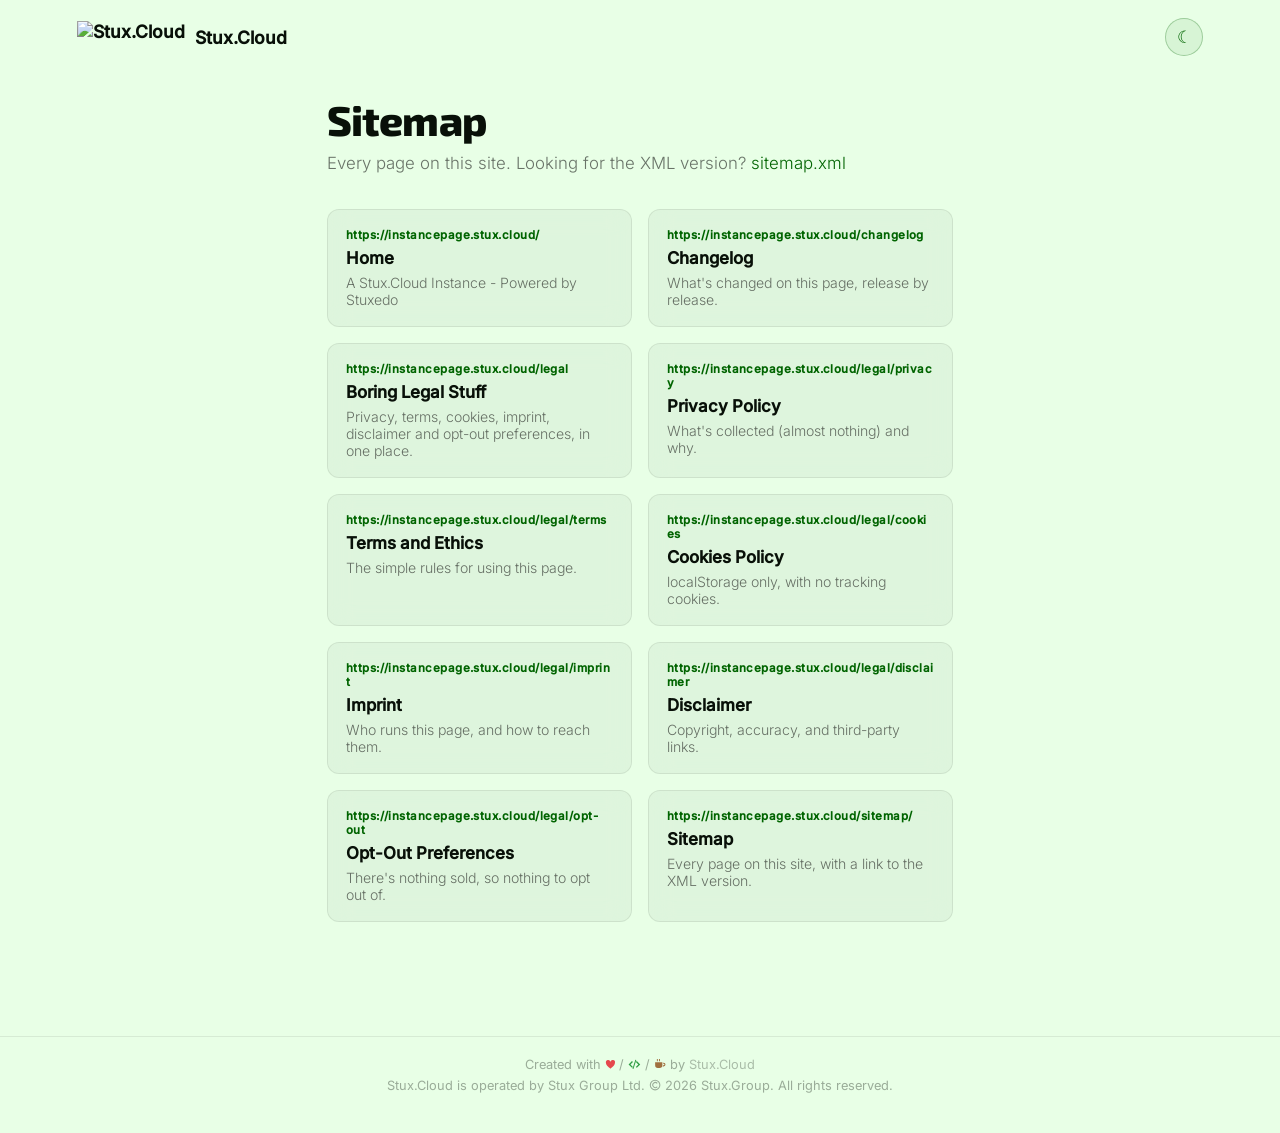
==== sitemap/index.html @ 519e759a "Release v1.3.1 See CHANGELOG.md for details." ====
<!DOCTYPE html>
<html lang="en">

<head>
    <meta charset="UTF-8">
    <meta name="viewport" content="width=device-width, initial-scale=1.0">
    <link rel="icon" type="image/png" href="https://global.media.stux.cloud/icon.png">
    <meta name="description" content="Every page on this site, with a link to the XML sitemap.">
    <title>Sitemap — Stux.Cloud</title>
    <link rel="stylesheet" href="../assets/fonts/fonts.css">
    <style>
        *, *::before, *::after { box-sizing: border-box; margin: 0; padding: 0; }

        :root {
            --bg: #051e03; --bg-card: rgba(255, 255, 255, 0.04); --border: rgba(255, 255, 255, 0.07);
            --text-1: #eef2ee; --text-2: rgba(238, 242, 238, 0.55); --text-3: rgba(238, 242, 238, 0.35);
            --accent: #00ac00; --accent-bg: rgba(0, 172, 0, 0.12); --accent-bg-hover: rgba(0, 172, 0, 0.18);
            --accent-border: rgba(0, 172, 0, 0.3); --accent-border-strong: rgba(0, 172, 0, 0.35); --accent-border-hover: rgba(0, 172, 0, 0.55);
            --accent-hover: rgba(0, 172, 0, 0.22); --accent-gradient: linear-gradient(90deg, #006400, #00ac00);
        }
        @media (prefers-color-scheme: light) {
            :root {
                --bg: #e8ffe6; --bg-card: rgba(0, 0, 0, 0.04); --border: rgba(0, 0, 0, 0.08);
                --text-1: #081008; --text-2: rgba(0, 0, 0, 0.55); --text-3: rgba(8, 16, 8, 0.35);
                --accent: #006400; --accent-bg: rgba(0, 100, 0, 0.07); --accent-bg-hover: rgba(0, 100, 0, 0.11);
                --accent-border: rgba(0, 100, 0, 0.22); --accent-border-strong: rgba(0, 100, 0, 0.28); --accent-border-hover: rgba(0, 100, 0, 0.45);
                --accent-hover: rgba(0, 100, 0, 0.13); --accent-gradient: linear-gradient(90deg, #006400, #00ac00);
            }
        }
        :root.theme-light {
            --bg: #e8ffe6; --bg-card: rgba(0, 0, 0, 0.04); --border: rgba(0, 0, 0, 0.08);
            --text-1: #081008; --text-2: rgba(0, 0, 0, 0.55); --text-3: rgba(8, 16, 8, 0.35);
            --accent: #006400; --accent-bg: rgba(0, 100, 0, 0.07); --accent-bg-hover: rgba(0, 100, 0, 0.11);
            --accent-border: rgba(0, 100, 0, 0.22); --accent-border-strong: rgba(0, 100, 0, 0.28); --accent-border-hover: rgba(0, 100, 0, 0.45);
            --accent-hover: rgba(0, 100, 0, 0.13); --accent-gradient: linear-gradient(90deg, #006400, #00ac00);
        }
        :root.theme-dark {
            --bg: #051e03; --bg-card: rgba(255, 255, 255, 0.04); --border: rgba(255, 255, 255, 0.07);
            --text-1: #eef2ee; --text-2: rgba(238, 242, 238, 0.55); --text-3: rgba(238, 242, 238, 0.35);
            --accent: #00ac00; --accent-bg: rgba(0, 172, 0, 0.12); --accent-bg-hover: rgba(0, 172, 0, 0.18);
            --accent-border: rgba(0, 172, 0, 0.3); --accent-border-strong: rgba(0, 172, 0, 0.35); --accent-border-hover: rgba(0, 172, 0, 0.55);
            --accent-hover: rgba(0, 172, 0, 0.22); --accent-gradient: linear-gradient(90deg, #006400, #00ac00);
        }

        html, body { background: var(--bg); color: var(--text-1); font-family: 'Inter', sans-serif; min-height: 100%; transition: background 0.3s, color 0.3s; }

        a, a:visited { color: var(--accent) !important; text-decoration: none !important; }
        a:hover, a:focus { opacity: 0.8; }

        .site-header { display: flex; align-items: center; justify-content: space-between; padding: 18px 6%; }
        .brand { display: flex; align-items: center; gap: 10px; font-weight: 700; font-size: 1.1rem; color: var(--text-1) !important; }
        .brand img { height: 32px; width: auto; }

        #theme-toggle {
            background: var(--accent-bg); border: 1px solid var(--accent-border-strong); border-radius: 50%;
            width: 38px; height: 38px; font-size: 17px; line-height: 38px; text-align: center; cursor: pointer;
            padding: 0; color: var(--accent); transition: background 0.2s, border-color 0.2s;
        }
        #theme-toggle:hover { background: var(--accent-hover); border-color: var(--accent-border-hover); }

        main { max-width: 780px; margin: 0 auto; padding: 10px 6% 60px; }

        h1 { font-family: 'Stuxedo Tale', 'Exo 2', sans-serif; font-weight: 800; font-size: clamp(1.8rem, 4vw, 2.6rem); letter-spacing: -0.02em; margin: 10px 0 6px; }
        .subtitle { color: var(--text-2); font-size: 1.05rem; margin: 0 0 32px; line-height: 1.6; font-weight: 300; }

        .legal-grid { display: grid; grid-template-columns: repeat(auto-fit, minmax(220px, 1fr)); gap: 16px; margin: 10px 0 34px; }
        .legal-card {
            display: block; padding: 18px; border: 1px solid var(--border); border-radius: 12px;
            background: var(--bg-card); backdrop-filter: blur(12px); -webkit-backdrop-filter: blur(12px);
            transition: border-color 0.2s, transform 0.2s;
        }
        .legal-card:hover { border-color: var(--accent); transform: translateY(-2px); opacity: 1 !important; }
        .legal-card h3 { margin: 0 0 6px; color: var(--text-1) !important; font-size: 1.05rem; font-weight: 600; }
        .legal-card p { margin: 0; color: var(--text-2); font-size: 0.88rem; font-weight: 300; }

        .section-note { font-size: 0.9rem; color: var(--text-2); line-height: 1.7; font-weight: 300; }

        footer { text-align: center; padding: 20px 6% 40px; font-size: 0.8rem; color: var(--text-3); border-top: 1px solid var(--border); margin-top: 20px; }
        footer a, footer a:visited { color: var(--text-3) !important; font-weight: 400; opacity: 0.8; }
        footer a:hover { opacity: 1; }
        .legal-card .url { display: block; margin: 0 0 6px; font-size: 0.72rem; font-weight: 700; letter-spacing: 0.04em; color: var(--accent); overflow-wrap: anywhere; }
    </style>
    <link rel="stylesheet" href="/assets/site-banner.css">
    <link rel="stylesheet" href="/assets/site-brand.css">
</head>
<body>
<!-- Generated by scripts/build-sitemap.py; edit the PAGES list there, then re-run it. -->

<header class="site-header">
    <a class="brand" href="../"><img src="https://global.media.stux.cloud/icon.png" alt="Stux.Cloud">
        <span>Stux.Cloud</span></a>
    <button type="button" id="theme-toggle" title="Toggle light/dark mode" aria-label="Toggle light/dark mode">&#9788;</button>
</header>

<main>
    <h1>Sitemap</h1>
    <p class="subtitle">Every page on this site. Looking for the XML version? <a href="../sitemap.xml">sitemap.xml</a></p>

    <div class="legal-grid">
        <a href="../" class="legal-card">
            <span class="url">https://instancepage.stux.cloud/</span>
            <h3>Home</h3>
            <p>A Stux.Cloud Instance - Powered by Stuxedo</p>
        </a>
        <a href="../changelog" class="legal-card">
            <span class="url">https://instancepage.stux.cloud/changelog</span>
            <h3>Changelog</h3>
            <p>What&#x27;s changed on this page, release by release.</p>
        </a>
        <a href="../legal" class="legal-card">
            <span class="url">https://instancepage.stux.cloud/legal</span>
            <h3>Boring Legal Stuff</h3>
            <p>Privacy, terms, cookies, imprint, disclaimer and opt-out preferences, in one place.</p>
        </a>
        <a href="../legal/privacy" class="legal-card">
            <span class="url">https://instancepage.stux.cloud/legal/privacy</span>
            <h3>Privacy Policy</h3>
            <p>What&#x27;s collected (almost nothing) and why.</p>
        </a>
        <a href="../legal/terms" class="legal-card">
            <span class="url">https://instancepage.stux.cloud/legal/terms</span>
            <h3>Terms and Ethics</h3>
            <p>The simple rules for using this page.</p>
        </a>
        <a href="../legal/cookies" class="legal-card">
            <span class="url">https://instancepage.stux.cloud/legal/cookies</span>
            <h3>Cookies Policy</h3>
            <p>localStorage only, with no tracking cookies.</p>
        </a>
        <a href="../legal/imprint" class="legal-card">
            <span class="url">https://instancepage.stux.cloud/legal/imprint</span>
            <h3>Imprint</h3>
            <p>Who runs this page, and how to reach them.</p>
        </a>
        <a href="../legal/disclaimer" class="legal-card">
            <span class="url">https://instancepage.stux.cloud/legal/disclaimer</span>
            <h3>Disclaimer</h3>
            <p>Copyright, accuracy, and third-party links.</p>
        </a>
        <a href="../legal/opt-out" class="legal-card">
            <span class="url">https://instancepage.stux.cloud/legal/opt-out</span>
            <h3>Opt-Out Preferences</h3>
            <p>There&#x27;s nothing sold, so nothing to opt out of.</p>
        </a>
        <a href="../sitemap/" class="legal-card">
            <span class="url">https://instancepage.stux.cloud/sitemap/</span>
            <h3>Sitemap</h3>
            <p>Every page on this site, with a link to the XML version.</p>
        </a>
    </div>
</main>

<footer>
    <p class="created-with">Created with <svg class="cw-love" viewBox="0 0 16 16" aria-hidden="true" focusable="false"><title>Love</title><path d="M8 14.3S1.4 10.2 1.4 5.7A3.4 3.4 0 0 1 8 4a3.4 3.4 0 0 1 6.6 1.7c0 4.5-6.6 8.6-6.6 8.6z"/></svg> / <svg class="cw-code" viewBox="0 0 16 16" aria-hidden="true" focusable="false"><title>Code</title><path d="M5 3.7 6.2 4.9 3.1 8l3.1 3.1L5 12.3.7 8zM11 3.7 15.3 8 11 12.3l-1.2-1.2L12.9 8 9.8 4.9zM9.2 2.2l1.2.4-3.6 11.2-1.2-.4z"/></svg> / <svg class="cw-coffee" viewBox="0 0 16 16" aria-hidden="true" focusable="false"><title>Coffee</title><path d="M1.5 5.5h9.5v4a3.5 3.5 0 0 1-3.5 3.5h-2.5A3.5 3.5 0 0 1 1.5 9.5zM12 6.3h.7a2.4 2.4 0 0 1 0 4.8h-1.3c.3-.4.5-.9.6-1.4h.7a1 1 0 0 0 0-2H12zM3.8 1.4H5v2.8H3.8zM6.6 1.4h1.2v2.8H6.6z"/></svg><span class="cw-sr"> love, code and coffee</span> by <a href="https://stux.cloud" target="_blank" rel="noopener">Stux.Cloud</a></p>
    <p>Stux.Cloud is operated by Stux Group Ltd. <svg class="cw-copy" viewBox="0 0 16 16" aria-hidden="true" focusable="false"><title>Copyright</title><path fill-rule="evenodd" d="M8 1a7 7 0 1 1 0 14A7 7 0 0 1 8 1zm0 1.4a5.6 5.6 0 1 0 0 11.2A5.6 5.6 0 0 0 8 2.4zM10.3 6.2A2.7 2.7 0 1 0 10.3 9.8l1.1.8A4 4 0 1 1 11.4 5.4z"/></svg><span class="cw-sr"><svg class="cw-copy" viewBox="0 0 16 16" aria-hidden="true" focusable="false"><title>Copyright</title><path fill-rule="evenodd" d="M8 1a7 7 0 1 1 0 14A7 7 0 0 1 8 1zm0 1.4a5.6 5.6 0 1 0 0 11.2A5.6 5.6 0 0 0 8 2.4zM10.3 6.2A2.7 2.7 0 1 0 10.3 9.8l1.1.8A4 4 0 1 1 11.4 5.4z"/></svg><span class="cw-sr">&copy;</span></span> 2026 Stux.Group. All rights reserved.</p>
</footer>

<script>
    (function () {
        var root = document.documentElement;
        var btn = document.getElementById('theme-toggle');
        var prefersDark = window.matchMedia('(prefers-color-scheme: dark)').matches;
        var stored = localStorage.getItem('stuxedo-theme');
        var isDark = stored ? stored === 'dark' : prefersDark;

        function apply(dark) {
            root.classList.toggle('theme-dark', dark);
            root.classList.toggle('theme-light', !dark);
            btn.textContent = dark ? '☀' : '☾';
            btn.title = dark ? 'Switch to light mode' : 'Switch to dark mode';
        }

        apply(isDark);

        btn.addEventListener('click', function () {
            isDark = !isDark;
            localStorage.setItem('stuxedo-theme', isDark ? 'dark' : 'light');
            apply(isDark);
        });
    })();
</script>
    <script src="/assets/dev-mode.js"></script>
    <script src="/assets/site-banners.js"></script>
    <script src="/assets/site-banner.js"></script>
</body>
</html>
---- assets/fonts/fonts.css ----
@font-face { font-family: 'Barlow'; font-style: normal; font-weight: 300; font-display: swap; src: url('barlow-300.woff2') format('woff2'); }
@font-face { font-family: 'Barlow'; font-style: normal; font-weight: 400; font-display: swap; src: url('barlow-400.woff2') format('woff2'); }
@font-face { font-family: 'Barlow'; font-style: normal; font-weight: 500; font-display: swap; src: url('barlow-500.woff2') format('woff2'); }
@font-face { font-family: 'Barlow'; font-style: normal; font-weight: 600; font-display: swap; src: url('barlow-600.woff2') format('woff2'); }
@font-face { font-family: 'Barlow'; font-style: italic; font-weight: 300; font-display: swap; src: url('barlow-300italic.woff2') format('woff2'); }
@font-face { font-family: 'Barlow'; font-style: italic; font-weight: 400; font-display: swap; src: url('barlow-400italic.woff2') format('woff2'); }

@font-face { font-family: 'Exo 2'; font-style: normal; font-weight: 400; font-display: swap; src: url('exo2-400.woff2') format('woff2'); }
@font-face { font-family: 'Exo 2'; font-style: normal; font-weight: 500; font-display: swap; src: url('exo2-400.woff2') format('woff2'); }
@font-face { font-family: 'Exo 2'; font-style: normal; font-weight: 600; font-display: swap; src: url('exo2-400.woff2') format('woff2'); }
@font-face { font-family: 'Exo 2'; font-style: normal; font-weight: 700; font-display: swap; src: url('exo2-400.woff2') format('woff2'); }
@font-face { font-family: 'Exo 2'; font-style: normal; font-weight: 800; font-display: swap; src: url('exo2-400.woff2') format('woff2'); }
@font-face { font-family: 'Exo 2'; font-style: italic; font-weight: 400; font-display: swap; src: url('exo2-400italic.woff2') format('woff2'); }

@font-face { font-family: 'Inter'; font-style: normal; font-weight: 300; font-display: swap; src: url('inter-var.woff2') format('woff2'); }
@font-face { font-family: 'Inter'; font-style: normal; font-weight: 400; font-display: swap; src: url('inter-var.woff2') format('woff2'); }
@font-face { font-family: 'Inter'; font-style: normal; font-weight: 500; font-display: swap; src: url('inter-var.woff2') format('woff2'); }
---- assets/site-banner.css ----
/*
 * Site banner - one component, four variants (site, soon, dev, maintenance)
 *
 * Self-contained: copy this file (and site-banner.js) into any project. Muted and
 * readable, and it never covers or cuts off the page.
 *
 * Markup (stack order when several apply: maintenance, soon, dev, site):
 *
 *   <html class="has-site-banner">            (only while a banner is shown)
 *   <body>
 *     <div class="site-banners" data-site-banners>
 *       <div class="site-banner site-banner--dev" role="note">
 *         <span class="site-banner-label">Dev mode</span>
 *         <span class="site-banner-text">Local preview. Run <code>dev-server.sh --no-dev-mode</code>…</span>
 *       </div>
 *     </div>
 *     …the page…
 *
 * Position: sticky at the top of the document by default. If the page scrolls something
 * other than the document (e.g. html{overflow:hidden} + body{overflow:auto}), add
 * .site-banners--fixed to the wrapper and .site-banner-fixed to <html>: the banners are
 * fixed to the top and <body> is padded by their height instead.
 *
 * --banner-h on :root is the banners' height (0px without a banner). site-banner.js keeps
 * it exact with a ResizeObserver, including when the text wraps on phones; the value
 * below is a one-line estimate for no-JS. Offset anything fixed or sticky at the top by
 * it: top: calc(<gap> + var(--banner-h, 0px)), and full-height layouts by
 * min-height: calc(100dvh - var(--banner-h, 0px)). Fixed background layers don't need it.
 *
 * Theme hooks - map these to the project's own tokens (defaults in brackets):
 *   --banner-page-bg   the page background        [var(--bg), #0d1117]
 *   --banner-text      the normal body text       [var(--text), #e6edf3]
 *   --banner-site      the site's own accent      [var(--brand), #3ba7ff] (dark theme)
 *   --banner-site-light  its light-theme accent   [#0a5fb4]
 *   --banner-site-glyph  the site notice's pattern tile, a 48px SVG data URI used as a
 *                      mask (e.g. the project's icon as a silhouette) [a small sparkle]
 * Light theme is picked up from :root.theme-light, :root[data-theme="light"], or the
 * system preference unless :root.theme-dark / [data-theme="dark"] overrides it.
 */

:root {
    --banner-h: 0px;
}

:root.has-site-banner {
    --banner-h: 38px;
    scroll-padding-top: var(--banner-h);
}

.site-banners {
    position: sticky;
    top: 0;
    z-index: 900; /* above page content, below modals (1000+) */
}

.site-banners--fixed {
    position: fixed;
    left: 0;
    right: 0;
}

/* Fixed mode: <html class="has-site-banner site-banner-fixed"> pads <body> instead. */
:root.has-site-banner.site-banner-fixed body {
    padding-top: var(--banner-h);
    scroll-padding-top: var(--banner-h);
}

.site-banner {
    /* Dark-theme accents (the default) */
    --banner-accent: var(--banner-site, var(--brand, #3ba7ff));
    --banner-ink: var(--banner-accent);
    position: relative;
    display: flex;
    flex-wrap: wrap;
    align-items: center;
    justify-content: center;
    gap: 6px 10px;
    padding: 8px 16px;
    /* The page background tinted with the accent; the fallback is the plain page background. */
    --banner-tint: color-mix(in srgb, var(--banner-accent) 12%, var(--banner-page-bg, var(--bg, #0d1117)));
    background: var(--banner-page-bg, var(--bg, #0d1117));
    background: var(--banner-tint);
    border-bottom: 1px solid var(--banner-accent);
    border-bottom-color: color-mix(in srgb, var(--banner-accent) 35%, transparent);
    color: var(--banner-text, var(--text, #e6edf3));
    font: 500 13.5px/1.4 system-ui, -apple-system, "Segoe UI", Roboto, sans-serif;
    text-align: center;
}

/* ── Icon pattern ──
 * Each variant tiles a small glyph across the banner in its accent at low opacity. The glyph
 * is a mask over an accent-coloured layer, so one SVG works in both themes. Pure decoration.
 * Override --banner-glyph (or --banner-site-glyph for the site variant) with your own
 * 48px tile to use another glyph. */
.site-banner {
    --banner-glyph: var(--banner-site-glyph, url("data:image/svg+xml,%3Csvg xmlns='http://www.w3.org/2000/svg' width='48' height='48' viewBox='0 0 48 48'%3E%3Cg transform='translate%285 5%29 scale%281.25%29 rotate%28-10 6 6%29'%3E%3Cpath d='M6 0.2a1.6 1.6 0 1 1 0 3.2A1.6 1.6 0 1 1 6 0.2zM3.9 4.6h3.3v5.3h1.1v1.9H3.7V9.9h1.2V6.5h-1z'/%3E%3C/g%3E%3Cg transform='translate%2829 29%29 scale%281.25%29 rotate%2810 6 6%29'%3E%3Cpath d='M6 0.2a1.6 1.6 0 1 1 0 3.2A1.6 1.6 0 1 1 6 0.2zM3.9 4.6h3.3v5.3h1.1v1.9H3.7V9.9h1.2V6.5h-1z'/%3E%3C/g%3E%3C/svg%3E"));
}
.site-banner--dev         { --banner-glyph: url("data:image/svg+xml,%3Csvg xmlns='http://www.w3.org/2000/svg' width='48' height='48' viewBox='0 0 48 48'%3E%3Cg transform='translate%285 5%29 scale%281.25%29 rotate%28-10 6 6%29'%3E%3Cpath d='M3.7 2.3 4.9 3.5 2.4 6l2.5 2.5-1.2 1.2L0 6zM8.3 2.3 12 6 8.3 9.7 7.1 8.5 9.6 6 7.1 3.5zM6.7 1.6l1.1.4-2.5 8.4-1.1-.4z'/%3E%3C/g%3E%3Cg transform='translate%2829 29%29 scale%281.25%29 rotate%2810 6 6%29'%3E%3Cpath d='M3.7 2.3 4.9 3.5 2.4 6l2.5 2.5-1.2 1.2L0 6zM8.3 2.3 12 6 8.3 9.7 7.1 8.5 9.6 6 7.1 3.5zM6.7 1.6l1.1.4-2.5 8.4-1.1-.4z'/%3E%3C/g%3E%3C/svg%3E"); }
.site-banner--soon        { --banner-glyph: url("data:image/svg+xml,%3Csvg xmlns='http://www.w3.org/2000/svg' width='48' height='48' viewBox='0 0 48 48'%3E%3Cg transform='translate%285 5%29 scale%281.25%29 rotate%2835 6 6%29'%3E%3Cpath fill-rule='evenodd' d='M6 0c2.9 1.9 3.6 5.2 2.6 8.3H3.4C2.4 5.2 3.1 1.9 6 0zM6 2.9a1.25 1.25 0 1 0 0 2.5A1.25 1.25 0 1 0 6 2.9z'/%3E%3Cpath d='M3.2 5.4 1 9.6h2.9zM8.8 5.4 11 9.6H8.1zM4.5 9h3L6 12z'/%3E%3C/g%3E%3Cg transform='translate%2829 29%29 scale%281.25%29 rotate%2855 6 6%29'%3E%3Cpath fill-rule='evenodd' d='M6 0c2.9 1.9 3.6 5.2 2.6 8.3H3.4C2.4 5.2 3.1 1.9 6 0zM6 2.9a1.25 1.25 0 1 0 0 2.5A1.25 1.25 0 1 0 6 2.9z'/%3E%3Cpath d='M3.2 5.4 1 9.6h2.9zM8.8 5.4 11 9.6H8.1zM4.5 9h3L6 12z'/%3E%3C/g%3E%3C/svg%3E"); }
.site-banner--maintenance { --banner-glyph: url("data:image/svg+xml,%3Csvg xmlns='http://www.w3.org/2000/svg' width='48' height='48' viewBox='0 0 48 48'%3E%3Cg transform='translate%285 5%29 scale%281.25%29 rotate%28-10 6 6%29'%3E%3Cg transform='rotate%2845 6 6%29'%3E%3Cpath fill-rule='evenodd' d='M6 0a2.9 2.9 0 1 1 0 5.8A2.9 2.9 0 1 1 6 0zM5.05 -0.5h1.9v2.9h-1.9z'/%3E%3Crect x='4.9' y='4.6' width='2.2' height='7.4' rx='1.1'/%3E%3C/g%3E%3C/g%3E%3Cg transform='translate%2829 29%29 scale%281.25%29 rotate%2810 6 6%29'%3E%3Cg transform='rotate%2845 6 6%29'%3E%3Cpath fill-rule='evenodd' d='M6 0a2.9 2.9 0 1 1 0 5.8A2.9 2.9 0 1 1 6 0zM5.05 -0.5h1.9v2.9h-1.9z'/%3E%3Crect x='4.9' y='4.6' width='2.2' height='7.4' rx='1.1'/%3E%3C/g%3E%3C/g%3E%3C/svg%3E"); }

.site-banner::before {
    content: "";
    position: absolute;
    inset: 0;
    z-index: 0;
    background: var(--banner-accent);
    opacity: 0.12;
    /* The glyph grid, faded out behind the centred text so the words sit on the plain tint. */
    -webkit-mask: var(--banner-glyph) 0 50% / 48px 48px repeat,
        radial-gradient(ellipse 34% 140% at 50% 50%, transparent 45%, #000 100%);
    -webkit-mask-composite: source-in;
    mask: var(--banner-glyph) 0 50% / 48px 48px repeat,
        radial-gradient(ellipse 34% 140% at 50% 50%, transparent 45%, #000 100%);
    mask-composite: intersect;
    pointer-events: none;
}

.site-banner > * {
    position: relative;
    z-index: 1;
}

.site-banner--soon        { --banner-accent: #b98cff; }
.site-banner--dev         { --banner-accent: #d29922; }
.site-banner--maintenance { --banner-accent: #f0883e; }

/* Light theme: darker accents, and chip text darker still so it keeps >= 4.5:1. */
:root.theme-light .site-banner,
:root[data-theme="light"] .site-banner {
    --banner-accent: var(--banner-site-light, #0a5fb4);
    --banner-ink: color-mix(in srgb, var(--banner-accent) 75%, #000);
}
:root.theme-light .site-banner--soon,
:root[data-theme="light"] .site-banner--soon        { --banner-accent: #7b3fc4; }
:root.theme-light .site-banner--dev,
:root[data-theme="light"] .site-banner--dev         { --banner-accent: #8a5a00; }
:root.theme-light .site-banner--maintenance,
:root[data-theme="light"] .site-banner--maintenance { --banner-accent: #b3470f; }

@media (prefers-color-scheme: light) {
    :root:not(.theme-dark):not([data-theme="dark"]) .site-banner {
        --banner-accent: var(--banner-site-light, #0a5fb4);
        --banner-ink: color-mix(in srgb, var(--banner-accent) 75%, #000);
    }
    :root:not(.theme-dark):not([data-theme="dark"]) .site-banner--soon        { --banner-accent: #7b3fc4; }
    :root:not(.theme-dark):not([data-theme="dark"]) .site-banner--dev         { --banner-accent: #8a5a00; }
    :root:not(.theme-dark):not([data-theme="dark"]) .site-banner--maintenance { --banner-accent: #b3470f; }
}

.site-banner-label {
    flex: none;
    font-size: 11px;
    font-weight: 700;
    line-height: 1;
    letter-spacing: 0.06em;
    text-transform: uppercase;
    color: var(--banner-ink);
    /* Opaque (over the banner tint), so the icon pattern never shows through the chip. */
    background: color-mix(in srgb, var(--banner-accent) 18%, var(--banner-tint));
    border: 1px solid var(--banner-accent);
    border-radius: 4px;
    padding: 4px 6px;
}

.site-banner-text {
    min-width: 0;
}

.site-banner code {
    font: 12px/1.3 ui-monospace, SFMono-Regular, Menlo, Consolas, monospace;
    background: color-mix(in srgb, var(--banner-accent) 10%, transparent);
    border-radius: 4px;
    padding: 1px 5px;
    overflow-wrap: anywhere;
}

.site-banner a {
    color: inherit;
    text-decoration: underline;
    text-underline-offset: 2px;
}

.site-banner a::after {
    display: none; /* opt out of any animated link underline the site adds */
}

@media (prefers-reduced-motion: reduce) {
    .site-banner,
    .site-banner * {
        transition: none;
        animation: none;
    }
}
---- assets/site-brand.css ----
/*
 * Stux.Cloud Instancepage: maps assets/site-banner.css onto this site's colours, and styles the footer's
 * brand line ("logo | service") and "Created with love / code / coffee" line. The logos,
 * badges and service text stay muted until hovered or focused.
 */
.site-banners {
    --banner-page-bg: var(--bg);
    --banner-text: var(--text-1);
    --banner-site: #4cd94c;
    --banner-site-light: #0b6b0b;
}

/* Fixed mode pads <body> by the banner's height; keep that inside full-height layouts. */
:root.has-site-banner.site-banner-fixed body {
    box-sizing: border-box;
}

:root.has-site-banner #theme-toggle {
    top: calc(14px + var(--banner-h, 0px));
}

/* The page fills the window; with a banner it fills what's left below it. */
:root.has-site-banner:not(.site-banner-fixed) body {
    min-height: calc(100vh - var(--banner-h, 0px));
}

/* "Created with …" under the "Changelog · Boring Legal Stuff" line, in the same muted style. */
.created-with.stx-created {
    font-size: 0.8rem;
    color: var(--text-3);
    margin: 0.35rem 0 0;
}

.brand-strip {
    display: flex;
    flex-wrap: wrap;
    align-items: center;
    justify-content: center;
    gap: 6px 10px;
    margin: 0 0 6px;
}

.brand-strip a {
    text-decoration: none;
}

.brand-strip-mark {
    display: block;
    height: 28px;
    width: auto;
}

/* Logos and badges: grey and dimmed until their link is hovered or focused. Every state uses the
   same filter functions so the change animates smoothly; going to `filter: none` makes the browser
   drop the image's layer at the end of the transition, which shows as a glitchy snap. */
.brand-strip-mark,
.brand-muted-mark {
    filter: grayscale(1) brightness(1);
    opacity: 0.7;
    transition: filter 0.2s ease, opacity 0.2s ease;
    will-change: filter, opacity;
    backface-visibility: hidden;
    transform: translateZ(0);
}

.brand-muted-mark.poweredby-badge,
img.brand-muted-mark {
    height: 28px;
    width: auto;
}

:root.theme-light .brand-strip-mark,
:root.theme-light .brand-muted-mark,
:root[data-theme="light"] .brand-strip-mark,
:root[data-theme="light"] .brand-muted-mark {
    filter: grayscale(1) brightness(0.6);
}

@media (prefers-color-scheme: light) {
    :root:not(.theme-dark):not([data-theme="dark"]) .brand-strip-mark,
    :root:not(.theme-dark):not([data-theme="dark"]) .brand-muted-mark {
        filter: grayscale(1) brightness(0.6);
    }
}

:root a:hover > .brand-strip-mark,
:root a:focus-visible > .brand-strip-mark,
:root a:hover > .brand-muted-mark,
:root a:focus-visible > .brand-muted-mark {
    filter: grayscale(0) brightness(1);
    opacity: 1;
}

.brand-strip-text {
    color: inherit;
    transition: color 0.2s;
}

.brand-strip-text:hover,
.brand-strip-text:focus-visible {
    color: var(--text-1);
}

.brand-strip-sep {
    opacity: 0.5;
}

.created-with {
    margin: 0 0 6px;
}

.created-with svg {
    width: 1em;
    height: 1em;
    vertical-align: -0.125em;
    fill: currentColor;
}

svg.cw-copy {
    width: 0.95em;
    height: 0.95em;
    vertical-align: -0.12em;
    fill: currentColor;
}

.created-with .cw-love { color: #e5484d; }
.created-with .cw-code { color: #2f9e44; }
.created-with .cw-coffee { color: #a0703f; }
/* Optical sizing: the solid heart fills its box, so it is scaled down to match the thin code strokes and the mug */
.created-with .cw-love { font-size: 0.85em; }
.created-with .cw-code { font-size: 1em; }
.created-with .cw-coffee { font-size: 0.95em; }

.cw-sr {
    position: absolute;
    width: 1px;
    height: 1px;
    overflow: hidden;
    clip: rect(0 0 0 0);
    white-space: nowrap;
}

@media (prefers-reduced-motion: reduce) {
    .brand-strip-mark,
    .brand-muted-mark,
    .brand-strip-text {
        transition: none;
    }
}
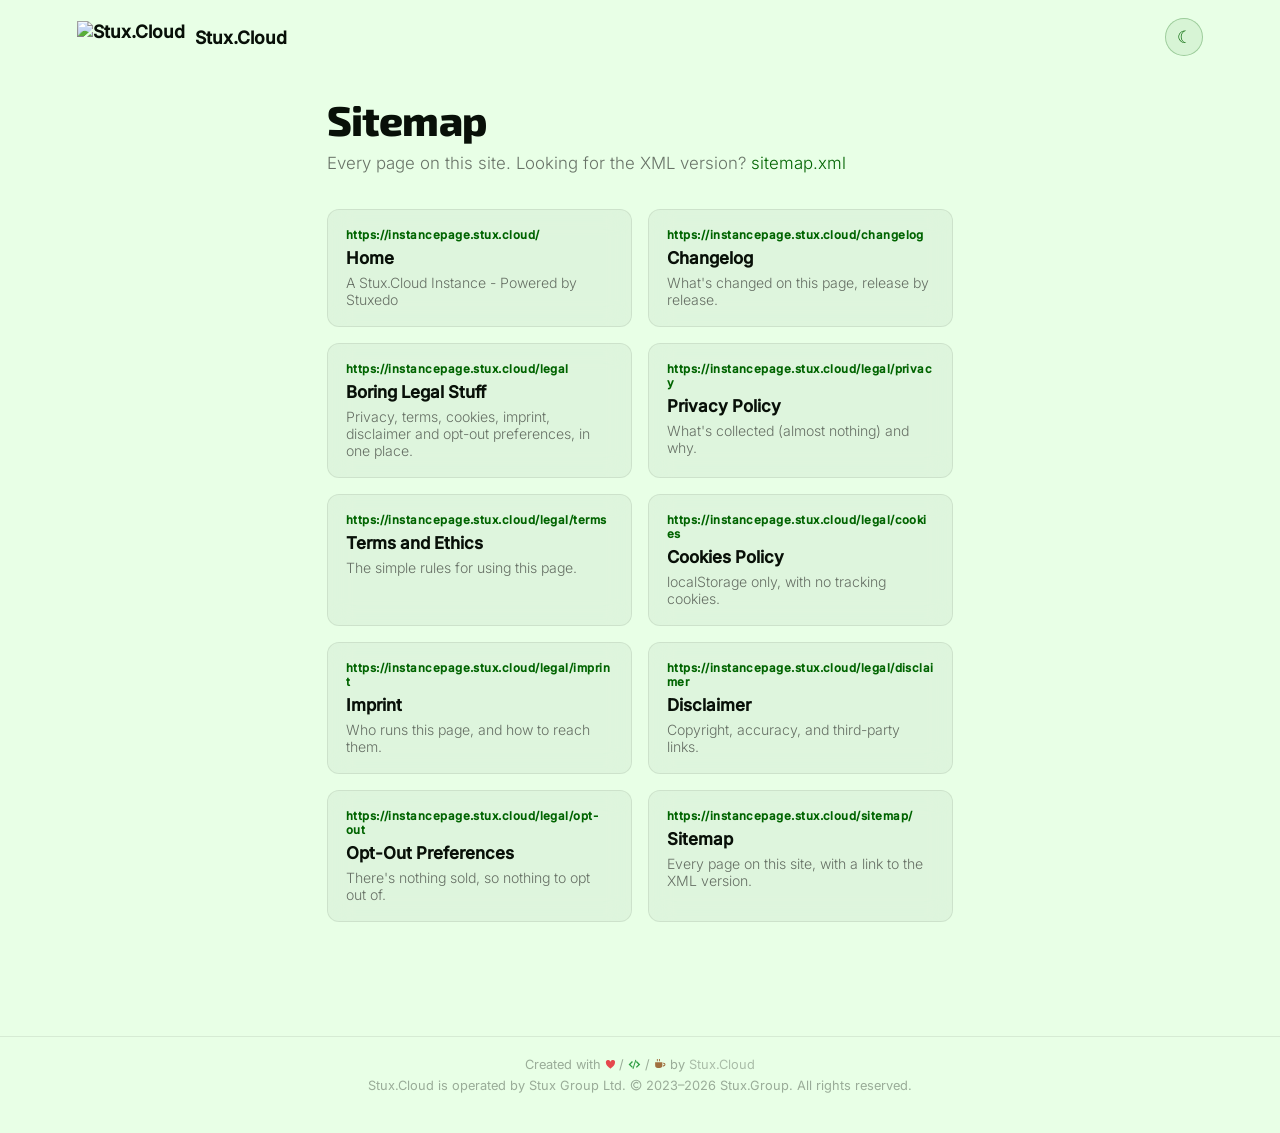
==== commit faa842e2: "Release v1.3.2 See CHANGELOG.md for details." ====
--- a/sitemap/index.html
+++ b/sitemap/index.html
@@ -152,7 +152,7 @@
 
 <footer>
     <p class="created-with">Created with <svg class="cw-love" viewBox="0 0 16 16" aria-hidden="true" focusable="false"><title>Love</title><path d="M8 14.3S1.4 10.2 1.4 5.7A3.4 3.4 0 0 1 8 4a3.4 3.4 0 0 1 6.6 1.7c0 4.5-6.6 8.6-6.6 8.6z"/></svg> / <svg class="cw-code" viewBox="0 0 16 16" aria-hidden="true" focusable="false"><title>Code</title><path d="M5 3.7 6.2 4.9 3.1 8l3.1 3.1L5 12.3.7 8zM11 3.7 15.3 8 11 12.3l-1.2-1.2L12.9 8 9.8 4.9zM9.2 2.2l1.2.4-3.6 11.2-1.2-.4z"/></svg> / <svg class="cw-coffee" viewBox="0 0 16 16" aria-hidden="true" focusable="false"><title>Coffee</title><path d="M1.5 5.5h9.5v4a3.5 3.5 0 0 1-3.5 3.5h-2.5A3.5 3.5 0 0 1 1.5 9.5zM12 6.3h.7a2.4 2.4 0 0 1 0 4.8h-1.3c.3-.4.5-.9.6-1.4h.7a1 1 0 0 0 0-2H12zM3.8 1.4H5v2.8H3.8zM6.6 1.4h1.2v2.8H6.6z"/></svg><span class="cw-sr"> love, code and coffee</span> by <a href="https://stux.cloud" target="_blank" rel="noopener">Stux.Cloud</a></p>
-    <p>Stux.Cloud is operated by Stux Group Ltd. <svg class="cw-copy" viewBox="0 0 16 16" aria-hidden="true" focusable="false"><title>Copyright</title><path fill-rule="evenodd" d="M8 1a7 7 0 1 1 0 14A7 7 0 0 1 8 1zm0 1.4a5.6 5.6 0 1 0 0 11.2A5.6 5.6 0 0 0 8 2.4zM10.3 6.2A2.7 2.7 0 1 0 10.3 9.8l1.1.8A4 4 0 1 1 11.4 5.4z"/></svg><span class="cw-sr"><svg class="cw-copy" viewBox="0 0 16 16" aria-hidden="true" focusable="false"><title>Copyright</title><path fill-rule="evenodd" d="M8 1a7 7 0 1 1 0 14A7 7 0 0 1 8 1zm0 1.4a5.6 5.6 0 1 0 0 11.2A5.6 5.6 0 0 0 8 2.4zM10.3 6.2A2.7 2.7 0 1 0 10.3 9.8l1.1.8A4 4 0 1 1 11.4 5.4z"/></svg><span class="cw-sr">&copy;</span></span> 2026 Stux.Group. All rights reserved.</p>
+    <p>Stux.Cloud is operated by Stux Group Ltd. <svg class="cw-copy" viewBox="0 0 16 16" aria-hidden="true" focusable="false"><title>Copyright</title><path fill-rule="evenodd" d="M8 1a7 7 0 1 1 0 14A7 7 0 0 1 8 1zm0 1.4a5.6 5.6 0 1 0 0 11.2A5.6 5.6 0 0 0 8 2.4zM10.3 6.2A2.7 2.7 0 1 0 10.3 9.8l1.1.8A4 4 0 1 1 11.4 5.4z"/></svg><span class="cw-sr"><svg class="cw-copy" viewBox="0 0 16 16" aria-hidden="true" focusable="false"><title>Copyright</title><path fill-rule="evenodd" d="M8 1a7 7 0 1 1 0 14A7 7 0 0 1 8 1zm0 1.4a5.6 5.6 0 1 0 0 11.2A5.6 5.6 0 0 0 8 2.4zM10.3 6.2A2.7 2.7 0 1 0 10.3 9.8l1.1.8A4 4 0 1 1 11.4 5.4z"/></svg><span class="cw-sr">&copy;</span></span> <span data-copyright-years data-start="2023">2023–2026</span> Stux.Group. All rights reserved.</p>
 </footer>
 
 <script>
@@ -182,5 +182,6 @@
     <script src="/assets/dev-mode.js"></script>
     <script src="/assets/site-banners.js"></script>
     <script src="/assets/site-banner.js"></script>
+<script>(function(){var y=new Date().getFullYear();document.querySelectorAll('[data-copyright-years]').forEach(function(e){var s=parseInt(e.getAttribute('data-start'),10);e.textContent=s>=y?String(y):s+'–'+y;});})();</script>
 </body>
 </html>
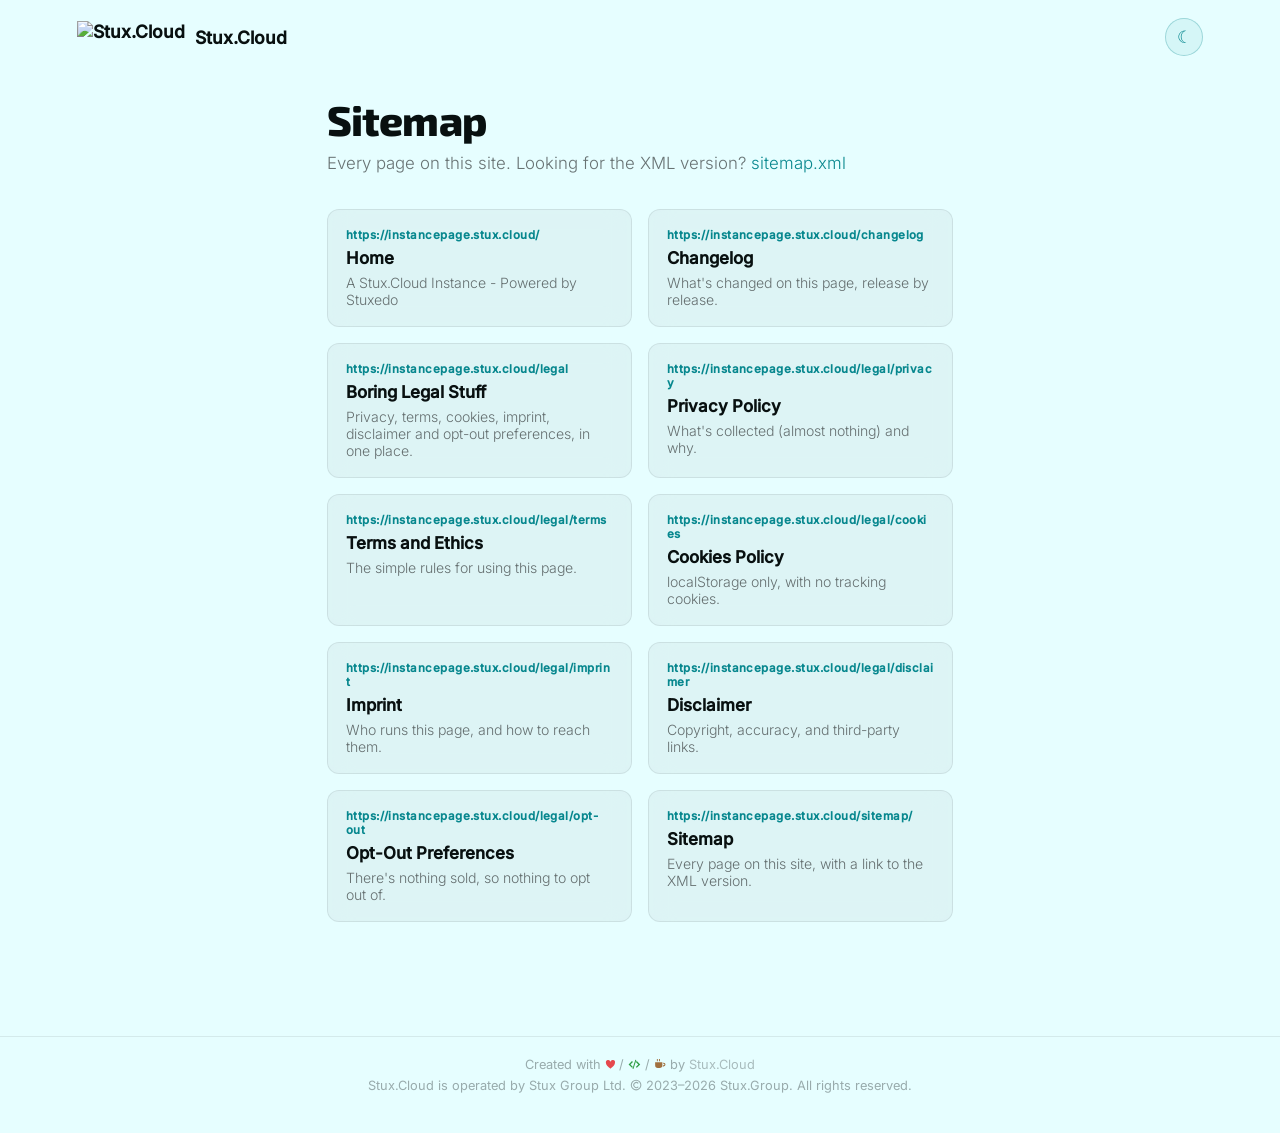
==== commit eba53fb2: "Release v3.0.0 See CHANGELOG.md for details." ====
--- a/sitemap/index.html
+++ b/sitemap/index.html
@@ -12,34 +12,34 @@
         *, *::before, *::after { box-sizing: border-box; margin: 0; padding: 0; }
 
         :root {
-            --bg: #051e03; --bg-card: rgba(255, 255, 255, 0.04); --border: rgba(255, 255, 255, 0.07);
-            --text-1: #eef2ee; --text-2: rgba(238, 242, 238, 0.55); --text-3: rgba(238, 242, 238, 0.35);
-            --accent: #00ac00; --accent-bg: rgba(0, 172, 0, 0.12); --accent-bg-hover: rgba(0, 172, 0, 0.18);
-            --accent-border: rgba(0, 172, 0, 0.3); --accent-border-strong: rgba(0, 172, 0, 0.35); --accent-border-hover: rgba(0, 172, 0, 0.55);
-            --accent-hover: rgba(0, 172, 0, 0.22); --accent-gradient: linear-gradient(90deg, #006400, #00ac00);
+            --bg: #031d1e; --bg-card: rgba(255, 255, 255, 0.04); --border: rgba(255, 255, 255, 0.07);
+            --text-1: #eef2f2; --text-2: rgba(238, 242, 242, 0.55); --text-3: rgba(238, 242, 242, 0.35);
+            --accent: #07878e; --accent-bg: rgba(7, 135, 142, 0.12); --accent-bg-hover: rgba(7, 135, 142, 0.18);
+            --accent-border: rgba(7, 135, 142, 0.3); --accent-border-strong: rgba(7, 135, 142, 0.35); --accent-border-hover: rgba(7, 135, 142, 0.55);
+            --accent-hover: rgba(7, 135, 142, 0.22); --accent-gradient: linear-gradient(90deg, #07878e, #07878e);
         }
         @media (prefers-color-scheme: light) {
             :root {
-                --bg: #e8ffe6; --bg-card: rgba(0, 0, 0, 0.04); --border: rgba(0, 0, 0, 0.08);
-                --text-1: #081008; --text-2: rgba(0, 0, 0, 0.55); --text-3: rgba(8, 16, 8, 0.35);
-                --accent: #006400; --accent-bg: rgba(0, 100, 0, 0.07); --accent-bg-hover: rgba(0, 100, 0, 0.11);
-                --accent-border: rgba(0, 100, 0, 0.22); --accent-border-strong: rgba(0, 100, 0, 0.28); --accent-border-hover: rgba(0, 100, 0, 0.45);
-                --accent-hover: rgba(0, 100, 0, 0.13); --accent-gradient: linear-gradient(90deg, #006400, #00ac00);
+                --bg: #e6feff; --bg-card: rgba(0, 0, 0, 0.04); --border: rgba(0, 0, 0, 0.08);
+                --text-1: #081010; --text-2: rgba(0, 0, 0, 0.55); --text-3: rgba(8, 16, 16, 0.35);
+                --accent: #07878e; --accent-bg: rgba(7, 135, 142, 0.07); --accent-bg-hover: rgba(7, 135, 142, 0.11);
+                --accent-border: rgba(7, 135, 142, 0.22); --accent-border-strong: rgba(7, 135, 142, 0.28); --accent-border-hover: rgba(7, 135, 142, 0.45);
+                --accent-hover: rgba(7, 135, 142, 0.13); --accent-gradient: linear-gradient(90deg, #07878e, #07878e);
             }
         }
         :root.theme-light {
-            --bg: #e8ffe6; --bg-card: rgba(0, 0, 0, 0.04); --border: rgba(0, 0, 0, 0.08);
-            --text-1: #081008; --text-2: rgba(0, 0, 0, 0.55); --text-3: rgba(8, 16, 8, 0.35);
-            --accent: #006400; --accent-bg: rgba(0, 100, 0, 0.07); --accent-bg-hover: rgba(0, 100, 0, 0.11);
-            --accent-border: rgba(0, 100, 0, 0.22); --accent-border-strong: rgba(0, 100, 0, 0.28); --accent-border-hover: rgba(0, 100, 0, 0.45);
-            --accent-hover: rgba(0, 100, 0, 0.13); --accent-gradient: linear-gradient(90deg, #006400, #00ac00);
+            --bg: #e6feff; --bg-card: rgba(0, 0, 0, 0.04); --border: rgba(0, 0, 0, 0.08);
+            --text-1: #081010; --text-2: rgba(0, 0, 0, 0.55); --text-3: rgba(8, 16, 16, 0.35);
+            --accent: #07878e; --accent-bg: rgba(7, 135, 142, 0.07); --accent-bg-hover: rgba(7, 135, 142, 0.11);
+            --accent-border: rgba(7, 135, 142, 0.22); --accent-border-strong: rgba(7, 135, 142, 0.28); --accent-border-hover: rgba(7, 135, 142, 0.45);
+            --accent-hover: rgba(7, 135, 142, 0.13); --accent-gradient: linear-gradient(90deg, #07878e, #07878e);
         }
         :root.theme-dark {
-            --bg: #051e03; --bg-card: rgba(255, 255, 255, 0.04); --border: rgba(255, 255, 255, 0.07);
-            --text-1: #eef2ee; --text-2: rgba(238, 242, 238, 0.55); --text-3: rgba(238, 242, 238, 0.35);
-            --accent: #00ac00; --accent-bg: rgba(0, 172, 0, 0.12); --accent-bg-hover: rgba(0, 172, 0, 0.18);
-            --accent-border: rgba(0, 172, 0, 0.3); --accent-border-strong: rgba(0, 172, 0, 0.35); --accent-border-hover: rgba(0, 172, 0, 0.55);
-            --accent-hover: rgba(0, 172, 0, 0.22); --accent-gradient: linear-gradient(90deg, #006400, #00ac00);
+            --bg: #031d1e; --bg-card: rgba(255, 255, 255, 0.04); --border: rgba(255, 255, 255, 0.07);
+            --text-1: #eef2f2; --text-2: rgba(238, 242, 242, 0.55); --text-3: rgba(238, 242, 242, 0.35);
+            --accent: #07878e; --accent-bg: rgba(7, 135, 142, 0.12); --accent-bg-hover: rgba(7, 135, 142, 0.18);
+            --accent-border: rgba(7, 135, 142, 0.3); --accent-border-strong: rgba(7, 135, 142, 0.35); --accent-border-hover: rgba(7, 135, 142, 0.55);
+            --accent-hover: rgba(7, 135, 142, 0.22); --accent-gradient: linear-gradient(90deg, #07878e, #07878e);
         }
 
         html, body { background: var(--bg); color: var(--text-1); font-family: 'Inter', sans-serif; min-height: 100%; transition: background 0.3s, color 0.3s; }
--- a/assets/site-brand.css
+++ b/assets/site-brand.css
@@ -6,8 +6,8 @@
 .site-banners {
     --banner-page-bg: var(--bg);
     --banner-text: var(--text-1);
-    --banner-site: #4cd94c;
-    --banner-site-light: #0b6b0b;
+    --banner-site: #07878e;
+    --banner-site-light: #07878e;
 }
 
 /* Fixed mode pads <body> by the banner's height; keep that inside full-height layouts. */
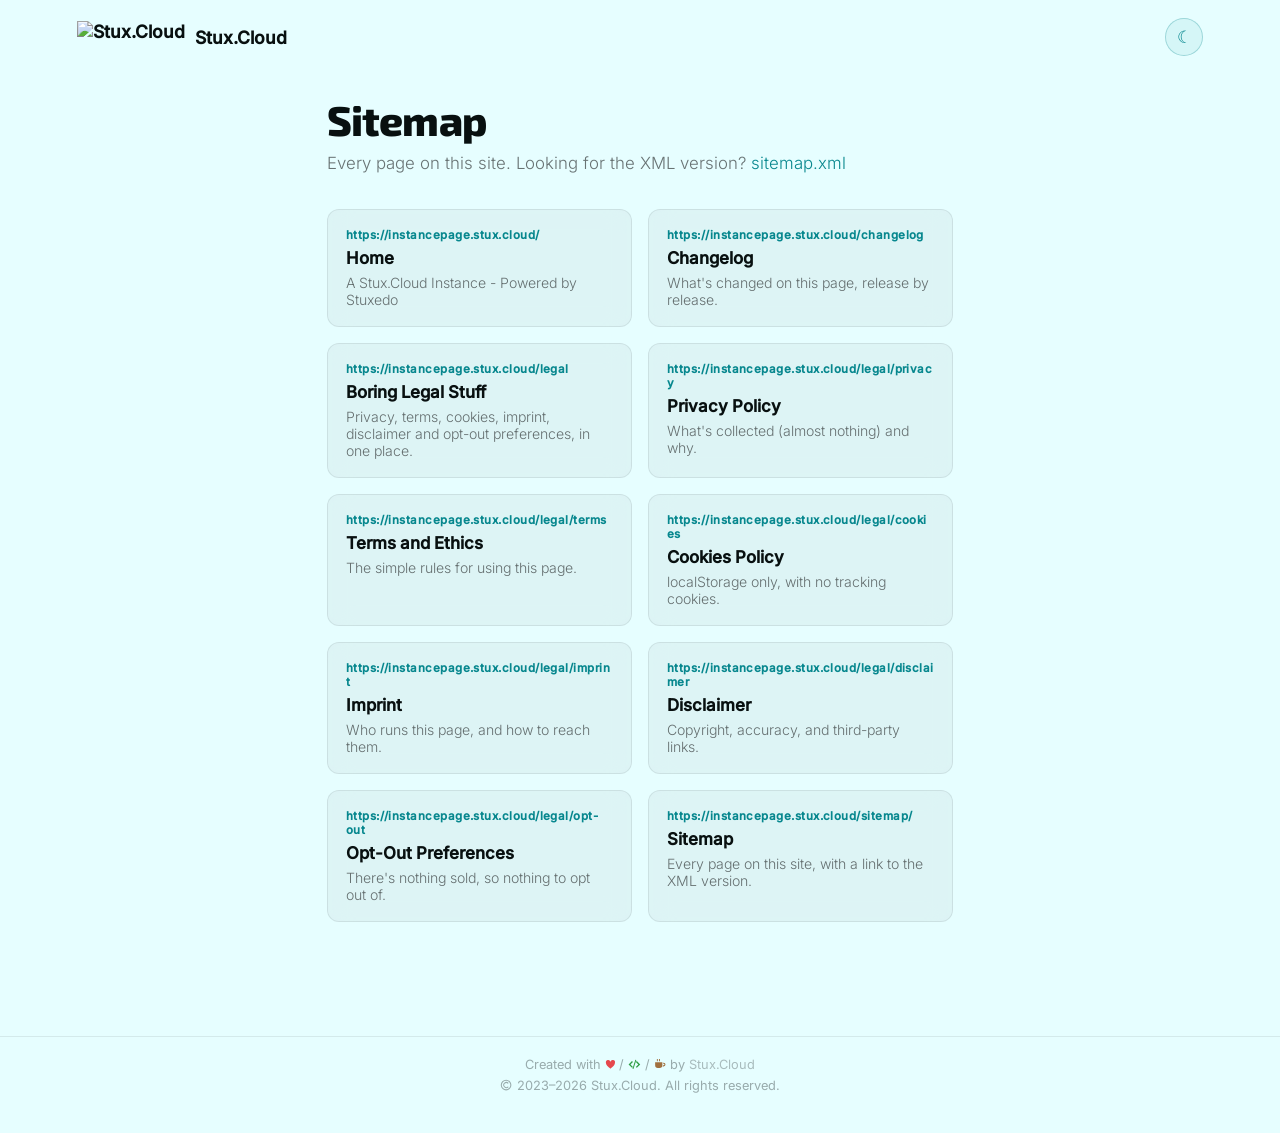
==== commit edca3f7f: "Release v3.0.2 See CHANGELOG.md for details." ====
--- a/sitemap/index.html
+++ b/sitemap/index.html
@@ -152,7 +152,7 @@
 
 <footer>
     <p class="created-with">Created with <svg class="cw-love" viewBox="0 0 16 16" aria-hidden="true" focusable="false"><title>Love</title><path d="M8 14.3S1.4 10.2 1.4 5.7A3.4 3.4 0 0 1 8 4a3.4 3.4 0 0 1 6.6 1.7c0 4.5-6.6 8.6-6.6 8.6z"/></svg> / <svg class="cw-code" viewBox="0 0 16 16" aria-hidden="true" focusable="false"><title>Code</title><path d="M5 3.7 6.2 4.9 3.1 8l3.1 3.1L5 12.3.7 8zM11 3.7 15.3 8 11 12.3l-1.2-1.2L12.9 8 9.8 4.9zM9.2 2.2l1.2.4-3.6 11.2-1.2-.4z"/></svg> / <svg class="cw-coffee" viewBox="0 0 16 16" aria-hidden="true" focusable="false"><title>Coffee</title><path d="M1.5 5.5h9.5v4a3.5 3.5 0 0 1-3.5 3.5h-2.5A3.5 3.5 0 0 1 1.5 9.5zM12 6.3h.7a2.4 2.4 0 0 1 0 4.8h-1.3c.3-.4.5-.9.6-1.4h.7a1 1 0 0 0 0-2H12zM3.8 1.4H5v2.8H3.8zM6.6 1.4h1.2v2.8H6.6z"/></svg><span class="cw-sr"> love, code and coffee</span> by <a href="https://stux.cloud" target="_blank" rel="noopener">Stux.Cloud</a></p>
-    <p>Stux.Cloud is operated by Stux Group Ltd. <svg class="cw-copy" viewBox="0 0 16 16" aria-hidden="true" focusable="false"><title>Copyright</title><path fill-rule="evenodd" d="M8 1a7 7 0 1 1 0 14A7 7 0 0 1 8 1zm0 1.4a5.6 5.6 0 1 0 0 11.2A5.6 5.6 0 0 0 8 2.4zM10.3 6.2A2.7 2.7 0 1 0 10.3 9.8l1.1.8A4 4 0 1 1 11.4 5.4z"/></svg><span class="cw-sr"><svg class="cw-copy" viewBox="0 0 16 16" aria-hidden="true" focusable="false"><title>Copyright</title><path fill-rule="evenodd" d="M8 1a7 7 0 1 1 0 14A7 7 0 0 1 8 1zm0 1.4a5.6 5.6 0 1 0 0 11.2A5.6 5.6 0 0 0 8 2.4zM10.3 6.2A2.7 2.7 0 1 0 10.3 9.8l1.1.8A4 4 0 1 1 11.4 5.4z"/></svg><span class="cw-sr">&copy;</span></span> <span data-copyright-years data-start="2023">2023–2026</span> Stux.Group. All rights reserved.</p>
+    <p><svg class="cw-copy" viewBox="0 0 16 16" aria-hidden="true" focusable="false"><title>Copyright</title><path fill-rule="evenodd" d="M8 1a7 7 0 1 1 0 14A7 7 0 0 1 8 1zm0 1.4a5.6 5.6 0 1 0 0 11.2A5.6 5.6 0 0 0 8 2.4zM10.3 6.2A2.7 2.7 0 1 0 10.3 9.8l1.1.8A4 4 0 1 1 11.4 5.4z"/></svg><span class="cw-sr"><svg class="cw-copy" viewBox="0 0 16 16" aria-hidden="true" focusable="false"><title>Copyright</title><path fill-rule="evenodd" d="M8 1a7 7 0 1 1 0 14A7 7 0 0 1 8 1zm0 1.4a5.6 5.6 0 1 0 0 11.2A5.6 5.6 0 0 0 8 2.4zM10.3 6.2A2.7 2.7 0 1 0 10.3 9.8l1.1.8A4 4 0 1 1 11.4 5.4z"/></svg><span class="cw-sr">&copy;</span></span> <span data-copyright-years data-start="2023">2023–2026</span> Stux.Cloud. All rights reserved.</p>
 </footer>
 
 <script>
@@ -160,7 +160,7 @@
         var root = document.documentElement;
         var btn = document.getElementById('theme-toggle');
         var prefersDark = window.matchMedia('(prefers-color-scheme: dark)').matches;
-        var stored = localStorage.getItem('stuxedo-theme');
+        var stored = localStorage.getItem('stuxcloud-theme');
         var isDark = stored ? stored === 'dark' : prefersDark;
 
         function apply(dark) {
@@ -174,7 +174,7 @@
 
         btn.addEventListener('click', function () {
             isDark = !isDark;
-            localStorage.setItem('stuxedo-theme', isDark ? 'dark' : 'light');
+            localStorage.setItem('stuxcloud-theme', isDark ? 'dark' : 'light');
             apply(isDark);
         });
     })();
